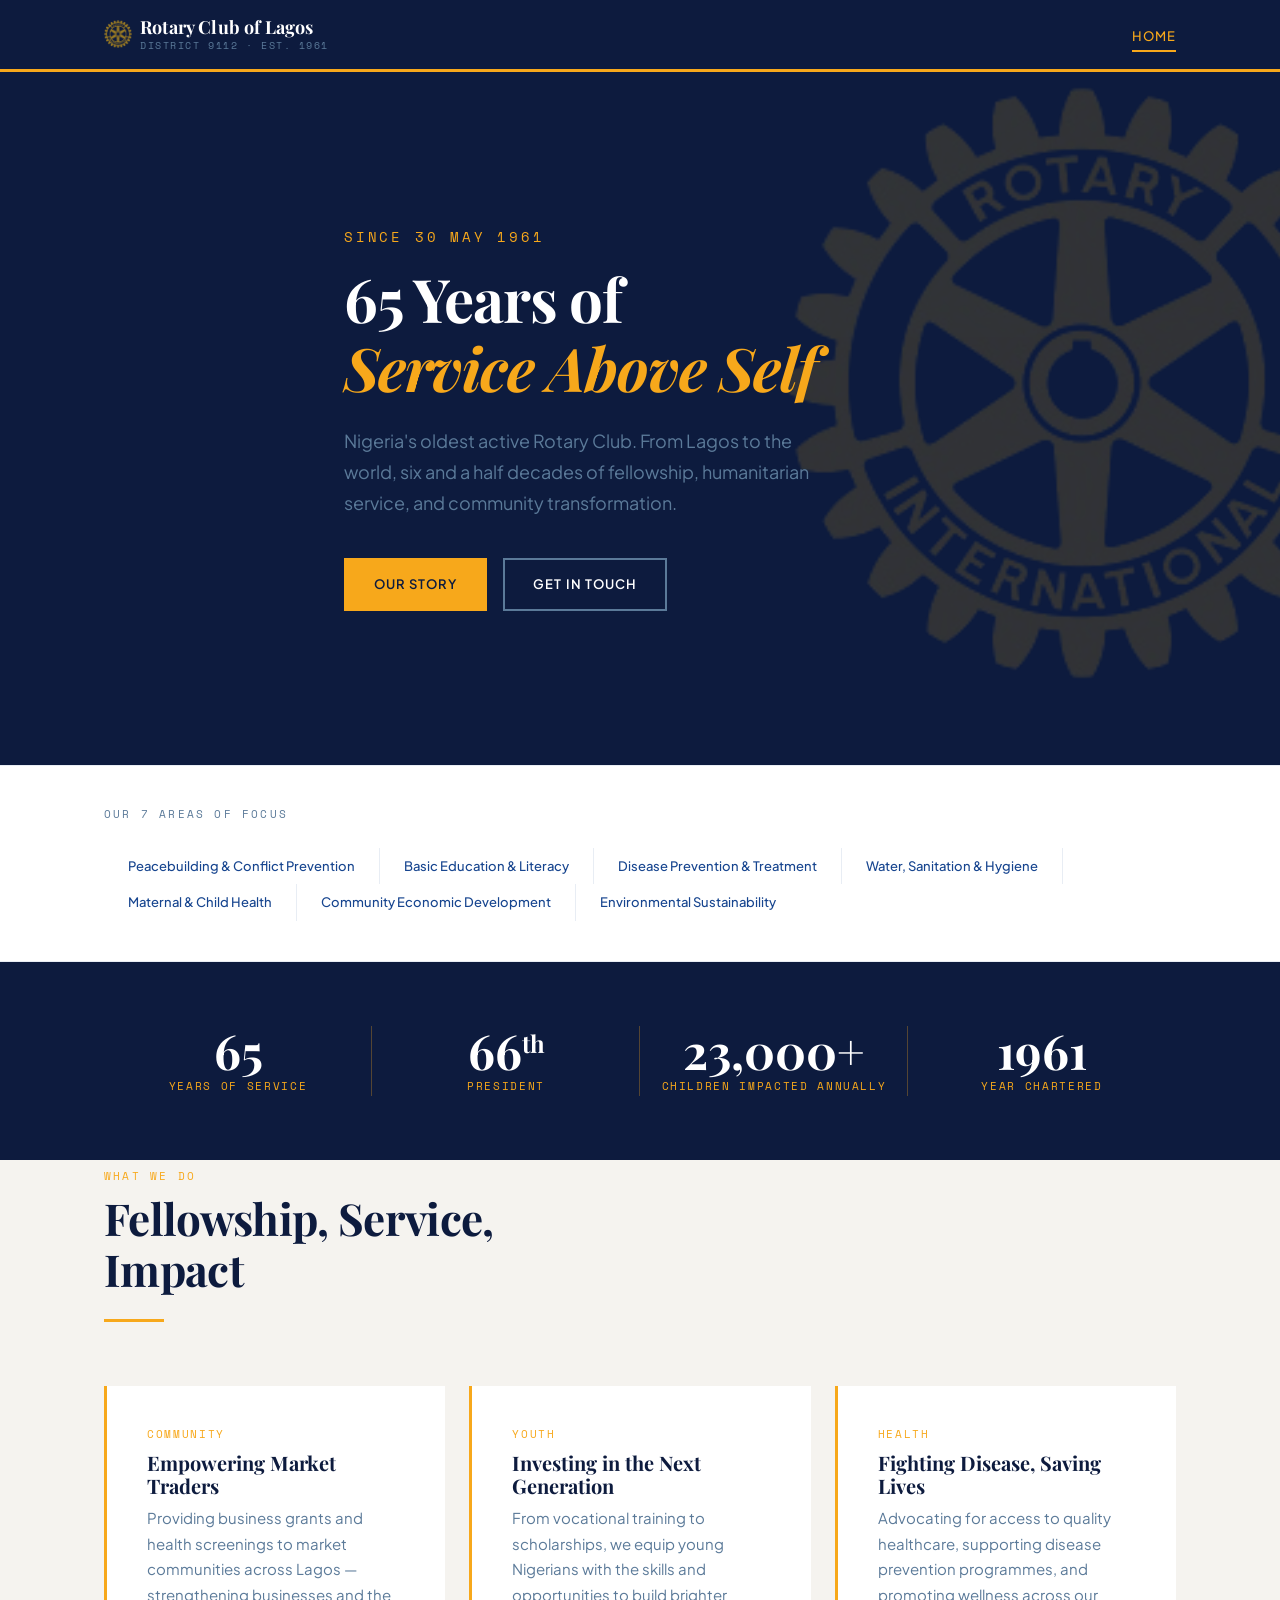
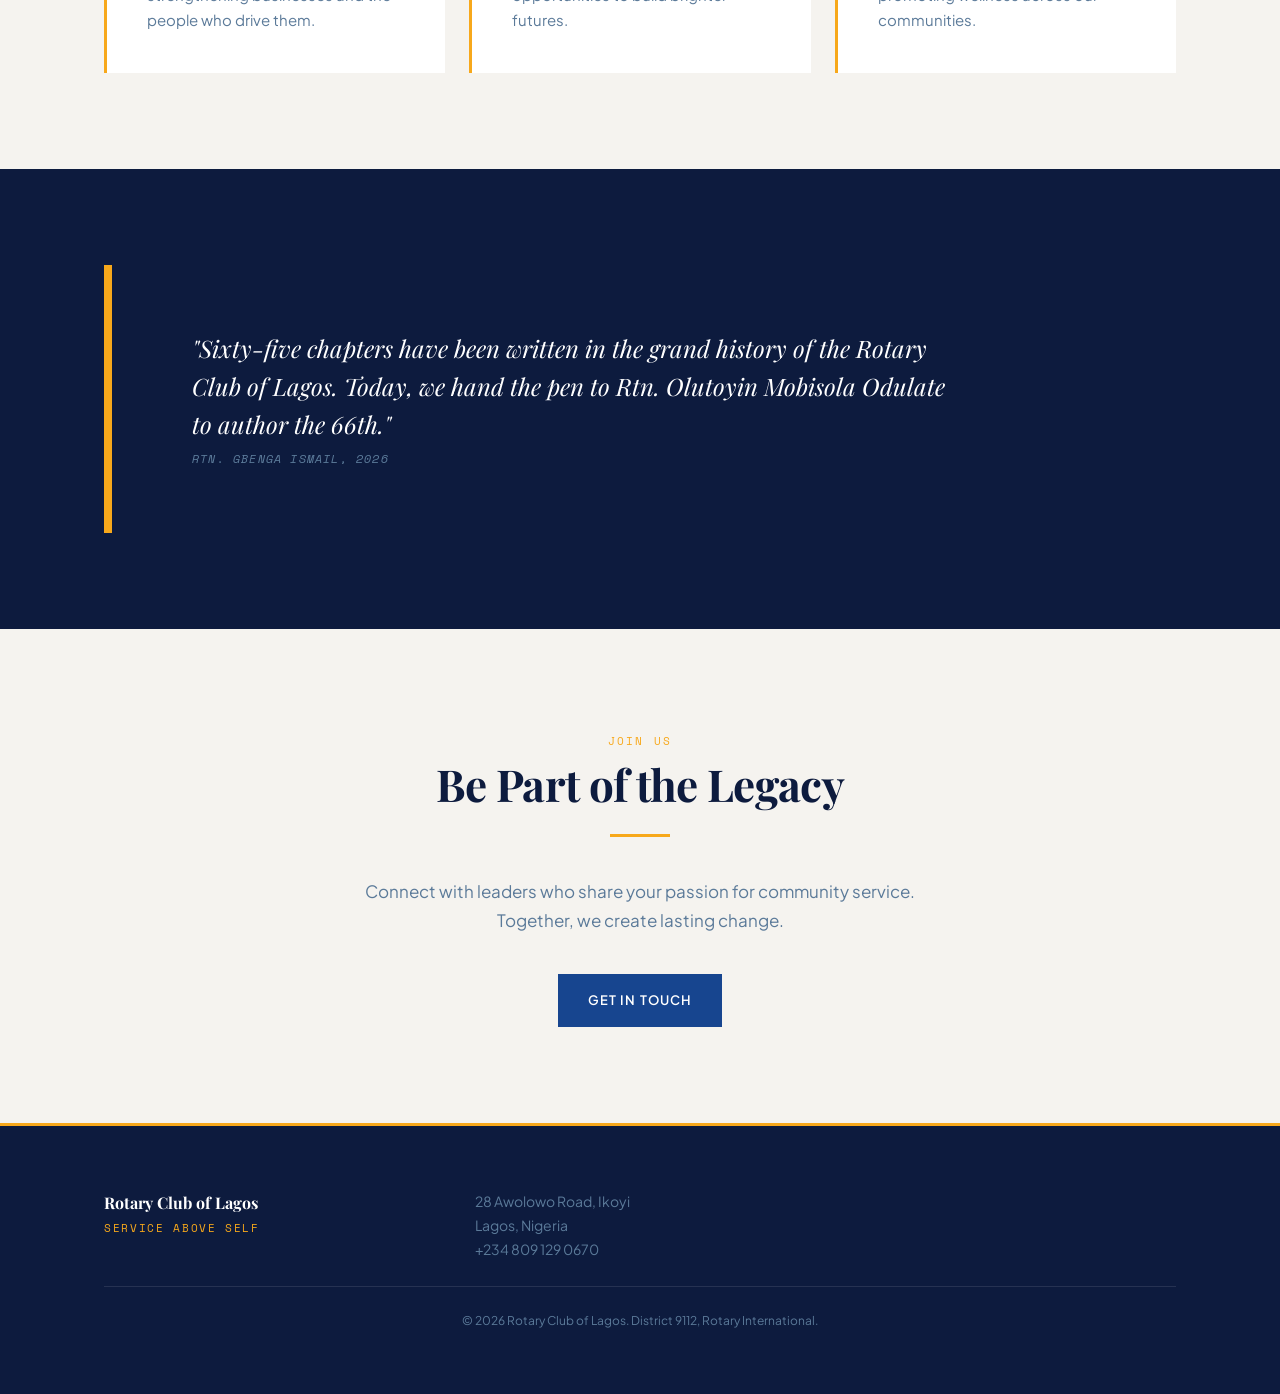
==== index.html @ b92bac44 "first commit" ====
<!DOCTYPE html>
<html lang="en">
<head>
  <meta charset="UTF-8">
  <meta name="viewport" content="width=device-width, initial-scale=1.0">
  <title>Rotary Club of Lagos — Service Above Self</title>
  <meta name="description" content="The Rotary Club of Lagos — Nigeria's oldest active Rotary Club, chartered in 1961. 65 years of Service Above Self.">
  <link rel="preconnect" href="https://fonts.googleapis.com">
  <link rel="preconnect" href="https://fonts.gstatic.com" crossorigin>
  <link href="https://fonts.googleapis.com/css2?family=Playfair+Display:ital,wght@0,700;1,700&family=Plus+Jakarta+Sans:wght@400;500;600;700&family=Space+Mono:wght@400&display=swap" rel="stylesheet">
  <link rel="stylesheet" href="css/style.css">
</head>
<body>

  <!-- Navigation -->
  <nav class="nav" aria-label="Main navigation">
    <div class="nav__inner">
      <a href="index.html" class="nav__brand" aria-label="Rotary Club of Lagos — Home">
        <img src="assets/rotary-logo.png" alt="" class="nav__brand-logo" aria-hidden="true" width="140" height="53">
        <span class="nav__brand-text">
          <span class="nav__brand-name">Rotary Club of Lagos</span>
          <span class="nav__brand-sub">District 9112 &middot; Est. 1961</span>
        </span>
      </a>
      <ul class="nav__links">
        <li><a href="index.html" aria-current="page">Home</a></li>
        <!--
        <li><a href="about.html">Our Story</a></li>
        <li><a href="leadership.html">Leadership</a></li>
        <li><a href="installation.html">Installation</a></li>
        <li><a href="presidents.html">Past Presidents</a></li>
        <li><a href="contact.html">Contact</a></li>
        -->
      </ul>
      <button class="nav__toggle" aria-label="Open menu" aria-expanded="false" aria-controls="nav-overlay">
        <svg viewBox="0 0 24 24" aria-hidden="true"><line x1="3" y1="6" x2="21" y2="6"/><line x1="3" y1="12" x2="21" y2="12"/><line x1="3" y1="18" x2="21" y2="18"/></svg>
      </button>
    </div>
  </nav>

  <!-- Mobile Overlay -->
  <div class="nav__overlay" id="nav-overlay" aria-hidden="true" role="dialog" aria-label="Mobile navigation">
    <button class="nav__close" aria-label="Close menu">&times;</button>
    <ul class="nav__overlay-links">
      <li><a href="index.html" aria-current="page">Home</a></li>
      <!--
      <li><a href="about.html">Our Story</a></li>
      <li><a href="leadership.html">Leadership</a></li>
      <li><a href="installation.html">Installation</a></li>
      <li><a href="presidents.html">Past Presidents</a></li>
      <li><a href="contact.html">Contact</a></li>
      -->
    </ul>
  </div>

  <!-- Hero -->
  <header class="hero">
    <div class="container hero__content">
      <span class="hero__year">Since 30 May 1961</span>
      <h1 class="hero__title">65 Years of<br><em>Service Above Self</em></h1>
      <p class="hero__subtitle">
        Nigeria's oldest active Rotary Club. From Lagos to the world, 
        six and a half decades of fellowship, humanitarian service, 
        and community transformation.
      </p>
      <div class="hero__actions">
        <a href="about.html" class="btn btn--primary">Our Story</a>
        <a href="contact.html" class="btn btn--outline">Get in Touch</a>
      </div>
    </div>
    <!-- Rotary wheel watermark -->
    <div class="hero__wheel" aria-hidden="true">
      <img src="assets/rotary-logo.png" alt="" width="600" height="600">
    </div>
  </header>

  <!-- Areas of Focus Strip -->
  <section class="focus-strip" aria-label="Our 7 Areas of Focus">
    <div class="container">
      <p class="focus-strip__label">Our 7 Areas of Focus</p>
      <ul class="focus-strip__items">
        <li class="focus-strip__item">Peacebuilding &amp; Conflict Prevention</li>
        <li class="focus-strip__item">Basic Education &amp; Literacy</li>
        <li class="focus-strip__item">Disease Prevention &amp; Treatment</li>
        <li class="focus-strip__item">Water, Sanitation &amp; Hygiene</li>
        <li class="focus-strip__item">Maternal &amp; Child Health</li>
        <li class="focus-strip__item">Community Economic Development</li>
        <li class="focus-strip__item">Environmental Sustainability</li>
      </ul>
    </div>
  </section>

  <!-- Stats -->
  <section class="stats-band" aria-label="Our impact in numbers">
    <div class="container">
      <div class="stat-row">
        <div class="stat">
          <div class="stat__number">65</div>
          <div class="stat__label">Years of Service</div>
        </div>
        <div class="stat">
          <div class="stat__number">66<sup style="font-size:0.5em">th</sup></div>
          <div class="stat__label">President</div>
        </div>
        <div class="stat">
          <div class="stat__number">23,000+</div>
          <div class="stat__label">Children Impacted Annually</div>
        </div>
        <div class="stat">
          <div class="stat__number">1961</div>
          <div class="stat__label">Year Chartered</div>
        </div>
      </div>
    </div>
  </section>

  <!-- Highlights -->
  <section class="section" style="padding-top:0" aria-label="Highlights">
    <div class="container">
      <div class="section-header">
        <span class="section-header__kicker">What We Do</span>
        <h2 class="section-header__title">Fellowship, Service,<br>Impact</h2>
        <hr class="section-header__rule">
      </div>
      <div class="highlights">
        <div class="highlight-card fade-in">
          <span class="highlight-card__kicker">Community</span>
          <h3 class="highlight-card__title">Empowering Market Traders</h3>
          <p class="highlight-card__text">
            Providing business grants and health screenings to market communities across Lagos — 
            strengthening businesses and the people who drive them.
          </p>
        </div>
        <div class="highlight-card fade-in">
          <span class="highlight-card__kicker">Youth</span>
          <h3 class="highlight-card__title">Investing in the Next Generation</h3>
          <p class="highlight-card__text">
            From vocational training to scholarships, we equip young Nigerians with 
            the skills and opportunities to build brighter futures.
          </p>
        </div>
        <div class="highlight-card fade-in">
          <span class="highlight-card__kicker">Health</span>
          <h3 class="highlight-card__title">Fighting Disease, Saving Lives</h3>
          <p class="highlight-card__text">
            Advocating for access to quality healthcare, supporting disease prevention 
            programmes, and promoting wellness across our communities.
          </p>
        </div>
      </div>
    </div>
  </section>

  <!-- Quote -->
  <section class="section" style="background:var(--deep-indigo);padding-block:var(--space-3xl)">
    <div class="container">
      <div class="quote" style="background:transparent;border-left-color:var(--rotary-gold)">
        <blockquote class="quote__text" style="color:var(--white)">
          "Sixty-five chapters have been written in the grand history of the Rotary Club of Lagos. 
          Today, we hand the pen to Rtn. Olutoyin Mobisola Odulate to author the 66th."
        </blockquote>
        <cite class="quote__attr" style="color:var(--slate)">Rtn. Gbenga Ismail, 2026</cite>
      </div>
    </div>
  </section>

  <!-- CTA -->
  <section class="section" aria-label="Call to action">
    <div class="container" style="text-align:center">
      <span class="section-header__kicker">Join Us</span>
      <h2 class="section-header__title">Be Part of the Legacy</h2>
      <hr class="section-header__rule" style="margin-inline:auto;margin-bottom:var(--space-xl)">
      <p style="max-width:50ch;margin-inline:auto;margin-bottom:var(--space-xl);color:var(--slate);font-size:1.0625rem;line-height:1.7">
        Connect with leaders who share your passion for community service. 
        Together, we create lasting change.
      </p>
      <a href="contact.html" class="btn btn--dark">Get in Touch</a>
    </div>
  </section>

  <!-- Footer -->
  <footer class="footer">
    <div class="container">
      <div class="footer__inner">
        <div>
          <div class="footer__brand">Rotary Club of Lagos</div>
          <div class="footer__motto">Service Above Self</div>
        </div>
        <div class="footer__address">
          28 Awolowo Road, Ikoyi<br>
          Lagos, Nigeria<br>
          <a href="tel:+2348091290670" style="color:var(--slate)">+234 809 129 0670</a>
        </div>
        <!--
        <ul class="footer__links">
          <li><a href="about.html">Our Story</a></li>
          <li><a href="leadership.html">Leadership</a></li>
          <li><a href="installation.html">Installation</a></li>
          <li><a href="presidents.html">Past Presidents</a></li>
          <li><a href="contact.html">Contact</a></li>
        </ul>
        -->
      </div>
      <div class="footer__copy">
        &copy; 2026 Rotary Club of Lagos. District 9112, Rotary International.
      </div>
    </div>
  </footer>

  <script src="js/main.js"></script>
</body>
</html>
---- css/style.css ----
/* ============================================
   ROTARY CLUB OF LAGOS — DESIGN SYSTEM
   65 Years of Service Above Self
   ============================================ */

/* --- TOKENS --- */
:root {
  /* Colors */
  --royal-blue: #17458F;
  --rotary-gold: #F7A81B;
  --deep-indigo: #0D1B3E;
  --warm-linen: #F5F3EF;
  --slate: #5B7A99;
  --white: #FFFFFF;
  --gold-muted: #D4920E;
  --blue-light: #E8EDF4;
  --indigo-soft: #162D54;

  /* Typography */
  --font-display: 'Playfair Display', Georgia, serif;
  --font-body: 'Plus Jakarta Sans', 'Segoe UI', sans-serif;
  --font-mono: 'Space Mono', 'Courier New', monospace;

  /* Spacing */
  --space-xs: 0.25rem;
  --space-sm: 0.5rem;
  --space-md: 1rem;
  --space-lg: 1.5rem;
  --space-xl: 2.5rem;
  --space-2xl: 4rem;
  --space-3xl: 6rem;

  /* Layout */
  --max-width: 1120px;
  --nav-height: 72px;

  /* Focus */
  --focus-outline: 2px solid var(--rotary-gold);
  --focus-offset: 3px;
}

/* --- RESET & BASE --- */
*,
*::before,
*::after {
  box-sizing: border-box;
  margin: 0;
  padding: 0;
}

html {
  font-size: 16px;
  scroll-behavior: smooth;
  -webkit-text-size-adjust: 100%;
}

body {
  font-family: var(--font-body);
  color: var(--deep-indigo);
  background-color: var(--warm-linen);
  line-height: 1.6;
  -webkit-font-smoothing: antialiased;
  -moz-osx-font-smoothing: grayscale;
}

img {
  max-width: 100%;
  display: block;
}

a {
  color: var(--royal-blue);
  text-decoration: none;
  transition: color 0.2s ease;
}

a:hover {
  color: var(--rotary-gold);
}

/* Focus states — visible keyboard navigation */
:focus-visible {
  outline: var(--focus-outline);
  outline-offset: var(--focus-offset);
}

:focus:not(:focus-visible) {
  outline: none;
}

/* Reduced motion */
@media (prefers-reduced-motion: reduce) {
  html {
    scroll-behavior: auto;
  }
  *,
  *::before,
  *::after {
    animation-duration: 0.01ms !important;
    transition-duration: 0.01ms !important;
  }
}

/* --- TYPOGRAPHY --- */
h1, h2, h3, h4, h5, h6 {
  font-family: var(--font-display);
  font-weight: 700;
  line-height: 1.15;
  color: var(--deep-indigo);
}

h1 {
  font-size: clamp(2.25rem, 5vw, 3.75rem);
  letter-spacing: -0.02em;
}

h2 {
  font-size: clamp(1.75rem, 3.5vw, 2.75rem);
  letter-spacing: -0.015em;
}

h3 {
  font-size: clamp(1.25rem, 2vw, 1.75rem);
}

h4 {
  font-size: 1.125rem;
  font-family: var(--font-body);
  font-weight: 600;
}

p {
  max-width: 65ch;
}

.mono {
  font-family: var(--font-mono);
  font-size: 0.875em;
  letter-spacing: 0.02em;
}

.gold-text {
  color: var(--rotary-gold);
}

.blue-text {
  color: var(--royal-blue);
}

/* --- LAYOUT --- */
.container {
  width: 100%;
  max-width: var(--max-width);
  margin-inline: auto;
  padding-inline: var(--space-lg);
}

.section {
  padding-block: var(--space-3xl);
}

.section--tight {
  padding-block: var(--space-2xl);
}

/* The gold spine — signature element */
.spine {
  position: relative;
}

.spine::before {
  content: '';
  position: absolute;
  left: 0;
  top: 0;
  bottom: 0;
  width: 3px;
  background: var(--rotary-gold);
}

/* --- NAVIGATION --- */
.nav {
  position: fixed;
  top: 0;
  left: 0;
  right: 0;
  z-index: 100;
  height: var(--nav-height);
  background: var(--deep-indigo);
  border-bottom: 3px solid var(--rotary-gold);
  display: flex;
  align-items: center;
}

.nav__inner {
  width: 100%;
  max-width: var(--max-width);
  margin-inline: auto;
  padding-inline: var(--space-lg);
  display: flex;
  align-items: center;
  justify-content: space-between;
}

.nav__brand {
  display: flex;
  align-items: center;
  gap: var(--space-sm);
  position: relative;
}

.nav__brand-logo {
  height: 28px;
  width: auto;
  opacity: 0.6;
  flex-shrink: 0;
  align-self: center;
  transition: opacity 0.3s ease;
}

.nav__brand-text {
  display: flex;
  flex-direction: column;
  line-height: 1.2;
}

.nav__brand-name {
  font-family: var(--font-display);
  font-weight: 700;
  font-size: 1.125rem;
  color: var(--white);
  letter-spacing: 0.01em;
}

.nav__brand-sub {
  font-family: var(--font-mono);
  font-size: 0.65rem;
  color: var(--slate);
  text-transform: uppercase;
  letter-spacing: 0.15em;
}

.nav__links {
  display: flex;
  list-style: none;
  gap: var(--space-xl);
  align-items: center;
}

.nav__links a {
  font-family: var(--font-body);
  font-size: 0.8125rem;
  font-weight: 500;
  color: var(--white);
  text-transform: uppercase;
  letter-spacing: 0.08em;
  padding: var(--space-xs) 0;
  position: relative;
  opacity: 0.8;
  transition: opacity 0.2s ease, color 0.2s ease;
}

.nav__links a:hover,
.nav__links a[aria-current="page"] {
  opacity: 1;
  color: var(--rotary-gold);
}

.nav__links a[aria-current="page"]::after {
  content: '';
  position: absolute;
  bottom: -4px;
  left: 0;
  right: 0;
  height: 2px;
  background: var(--rotary-gold);
}

.nav__toggle {
  display: none;
  background: none;
  border: none;
  cursor: pointer;
  padding: var(--space-sm);
  color: var(--white);
}

.nav__toggle svg {
  width: 24px;
  height: 24px;
  stroke: currentColor;
  fill: none;
  stroke-width: 2;
}

/* --- MAIN CONTENT OFFSET --- */
.page-content {
  padding-top: calc(var(--nav-height) + var(--space-3xl));
  padding-bottom: var(--space-3xl);
}

/* --- HERO (Home) --- */
.hero {
  position: relative;
  min-height: 85vh;
  display: flex;
  align-items: center;
  background: var(--deep-indigo);
  overflow: hidden;
  padding-top: var(--nav-height);
}

.hero__content {
  position: relative;
  z-index: 2;
  max-width: 640px;
}

.hero__year {
  font-family: var(--font-mono);
  font-size: clamp(0.75rem, 1.2vw, 0.875rem);
  color: var(--rotary-gold);
  text-transform: uppercase;
  letter-spacing: 0.2em;
  margin-bottom: var(--space-md);
  display: block;
  /* Motion: starts hidden, animated in by @keyframes below */
  opacity: 0;
  clip-path: inset(0 100% 0 0);
  animation: hero-wipe-in 0.5s cubic-bezier(0.22, 1, 0.36, 1) 0.3s forwards;
}

.hero__title {
  color: var(--white);
  margin-bottom: var(--space-lg);
  /* Motion: starts hidden, animated in by @keyframes below */
  opacity: 0;
  transform: translateY(12px) scale(0.96);
  animation: hero-title-in 0.6s cubic-bezier(0.22, 1, 0.36, 1) 0.5s forwards;
}

.hero__title em {
  font-style: italic;
  color: var(--rotary-gold);
}

.hero__subtitle {
  font-size: 1.125rem;
  color: var(--slate);
  margin-bottom: var(--space-xl);
  max-width: 480px;
  line-height: 1.7;
  /* Motion: starts hidden, animated in by @keyframes below */
  opacity: 0;
  animation: hero-fade-in 0.4s ease 0.7s forwards;
}

.hero__actions {
  display: flex;
  gap: var(--space-md);
  flex-wrap: wrap;
  /* Motion: starts hidden, animated in by @keyframes below */
  opacity: 0;
  animation: hero-fade-in 0.4s ease 0.9s forwards;
}

/* Rotary wheel watermark — signature background element */
.hero__wheel {
  position: absolute;
  right: -8%;
  top: 50%;
  transform: translateY(-50%);
  width: 55vw;
  max-width: 600px;
  opacity: 0;
  z-index: 1;
  /* Motion: fades in first, establishing ambient backdrop */
  animation: hero-wheel-in 0.8s ease 0s forwards;
}

.hero__wheel img {
  width: 100%;
  height: auto;
}

/* --- BUTTONS --- */
.btn {
  display: inline-flex;
  align-items: center;
  gap: var(--space-sm);
  font-family: var(--font-body);
  font-size: 0.8125rem;
  font-weight: 600;
  text-transform: uppercase;
  letter-spacing: 0.08em;
  padding: 0.875rem 1.75rem;
  border: 2px solid transparent;
  cursor: pointer;
  transition: all 0.2s ease;
}

.btn--primary {
  background: var(--rotary-gold);
  color: var(--deep-indigo);
  border-color: var(--rotary-gold);
}

.btn--primary:hover {
  background: var(--white);
  border-color: var(--white);
  color: var(--deep-indigo);
}

.btn--outline {
  background: transparent;
  color: var(--white);
  border-color: var(--slate);
}

.btn--outline:hover {
  border-color: var(--rotary-gold);
  color: var(--rotary-gold);
}

.btn--dark {
  background: var(--royal-blue);
  color: var(--white);
  border-color: var(--royal-blue);
}

.btn--dark:hover {
  background: var(--deep-indigo);
  border-color: var(--deep-indigo);
}

/* --- AREAS OF FOCUS STRIP --- */
.focus-strip {
  background: var(--white);
  border-top: 1px solid var(--blue-light);
  border-bottom: 1px solid var(--blue-light);
  padding: var(--space-xl) 0;
}

.focus-strip__label {
  font-family: var(--font-mono);
  font-size: 0.6875rem;
  text-transform: uppercase;
  letter-spacing: 0.2em;
  color: var(--slate);
  margin-bottom: var(--space-lg);
}

.focus-strip__items {
  display: flex;
  flex-wrap: wrap;
  gap: 0;
  list-style: none;
}

.focus-strip__item {
  font-family: var(--font-body);
  font-size: 0.8125rem;
  font-weight: 500;
  color: var(--royal-blue);
  padding: var(--space-sm) var(--space-lg);
  border-right: 1px solid var(--blue-light);
  white-space: nowrap;
}

.focus-strip__item:last-child {
  border-right: none;
}

/* --- SECTION HEADER --- */
.section-header {
  margin-bottom: var(--space-2xl);
}

.section-header__kicker {
  font-family: var(--font-mono);
  font-size: 0.6875rem;
  text-transform: uppercase;
  letter-spacing: 0.2em;
  color: var(--rotary-gold);
  margin-bottom: var(--space-sm);
  margin-top:var(--space-sm);
  display: block;
}

.section-header__title {
  margin-bottom: var(--space-md);
}

.section-header__rule {
  width: 60px;
  height: 3px;
  background: var(--rotary-gold);
  border: none;
  margin-top: var(--space-lg);
}

/* --- STAT ROW --- */
.stats-band {
  background: var(--deep-indigo);
  padding: var(--space-xl) 0;
}

.stat-row {
  display: grid;
  grid-template-columns: repeat(4, 1fr);
  gap: 0;
}

.stat {
  text-align: center;
  padding: var(--space-lg) var(--space-md);
  position: relative;
}

/* Vertical gold dividers between stats */
.stat:not(:last-child)::after {
  content: '';
  position: absolute;
  right: 0;
  top: 20%;
  height: 60%;
  width: 1px;
  background: rgba(247, 168, 27, 0.3);
}

.stat__number {
  font-family: var(--font-display);
  font-size: clamp(2rem, 4vw, 3rem);
  font-weight: 700;
  color: var(--white);
  line-height: 1;
  margin-bottom: var(--space-xs);
}

.stat__label {
  font-family: var(--font-mono);
  font-size: 0.6875rem;
  text-transform: uppercase;
  letter-spacing: 0.15em;
  color: var(--rotary-gold);
}

/* --- TIMELINE (About page) --- */
.timeline {
  position: relative;
  padding-left: 40px;
}

.timeline::before {
  content: '';
  position: absolute;
  left: 6px;
  top: 0;
  bottom: 0;
  width: 3px;
  background: var(--rotary-gold);
}

.timeline__item {
  position: relative;
  padding-bottom: var(--space-2xl);
}

.timeline__item:last-child {
  padding-bottom: 0;
}

.timeline__dot {
  position: absolute;
  left: -40px;
  top: 4px;
  width: 15px;
  height: 15px;
  border-radius: 50%;
  background: var(--white);
  border: 3px solid var(--rotary-gold);
}

.timeline__year {
  font-family: var(--font-mono);
  font-size: 0.8125rem;
  color: var(--rotary-gold);
  letter-spacing: 0.1em;
  margin-bottom: var(--space-xs);
  display: block;
}

.timeline__title {
  font-family: var(--font-display);
  font-size: 1.25rem;
  font-weight: 700;
  color: var(--deep-indigo);
  margin-bottom: var(--space-xs);
}

.timeline__desc {
  font-size: 0.9375rem;
  color: var(--slate);
  max-width: 55ch;
  line-height: 1.7;
}

/* --- LEADERSHIP --- */
.president-card {
  display: grid;
  grid-template-columns: 1fr;
  gap: var(--space-2xl);
  padding: var(--space-2xl);
  background: var(--white);
  border-left: 4px solid var(--rotary-gold);
}

.president-card__name {
  font-family: var(--font-display);
  font-size: clamp(1.75rem, 3vw, 2.5rem);
  color: var(--deep-indigo);
  margin-bottom: var(--space-xs);
}

.president-card__title {
  font-family: var(--font-mono);
  font-size: 0.75rem;
  text-transform: uppercase;
  letter-spacing: 0.15em;
  color: var(--rotary-gold);
  margin-bottom: var(--space-lg);
}

.president-card__bio {
  font-size: 1rem;
  color: var(--slate);
  line-height: 1.8;
  max-width: 60ch;
}

.president-card__legacy {
  margin-top: var(--space-lg);
  padding: var(--space-lg);
  background: var(--blue-light);
  font-size: 0.9375rem;
  color: var(--royal-blue);
  border-left: 3px solid var(--royal-blue);
  line-height: 1.7;
}

/* Board grid */
.board-grid {
  display: grid;
  grid-template-columns: repeat(auto-fill, minmax(280px, 1fr));
  gap: var(--space-lg);
}

.board-member {
  padding: var(--space-lg);
  background: var(--white);
  border-bottom: 2px solid var(--blue-light);
  transition: border-color 0.2s ease;
}

.board-member:hover {
  border-bottom-color: var(--rotary-gold);
}

.board-member__role {
  font-family: var(--font-mono);
  font-size: 0.6875rem;
  text-transform: uppercase;
  letter-spacing: 0.12em;
  color: var(--rotary-gold);
  margin-bottom: var(--space-xs);
  display: block;
}

.board-member__name {
  font-family: var(--font-display);
  font-size: 1.125rem;
  font-weight: 700;
  color: var(--deep-indigo);
}

/* --- INSTALLATION / INVITATION --- */
.invitation {
  max-width: 680px;
  margin-inline: auto;
  text-align: center;
  padding: var(--space-3xl) var(--space-lg);
  background: var(--white);
  border: 1px solid var(--blue-light);
}

.invitation__kicker {
  font-family: var(--font-mono);
  font-size: 0.6875rem;
  text-transform: uppercase;
  letter-spacing: 0.25em;
  color: var(--rotary-gold);
  margin-bottom: var(--space-lg);
}

.invitation__title {
  font-family: var(--font-display);
  font-size: clamp(1.5rem, 3vw, 2.25rem);
  color: var(--deep-indigo);
  margin-bottom: var(--space-sm);
  line-height: 1.2;
}

.invitation__subtitle {
  font-family: var(--font-display);
  font-size: 1.125rem;
  font-style: italic;
  color: var(--royal-blue);
  margin-bottom: var(--space-2xl);
}

.invitation__rule {
  width: 60px;
  height: 3px;
  background: var(--rotary-gold);
  border: none;
  margin: var(--space-xl) auto;
}

.invitation__detail {
  margin-bottom: var(--space-lg);
}

.invitation__detail-label {
  font-family: var(--font-mono);
  font-size: 0.6875rem;
  text-transform: uppercase;
  letter-spacing: 0.2em;
  color: var(--slate);
  margin-bottom: var(--space-xs);
  display: block;
}

.invitation__detail-value {
  font-family: var(--font-display);
  font-size: 1.25rem;
  font-weight: 700;
  color: var(--deep-indigo);
}

.invitation__detail-note {
  font-size: 0.875rem;
  color: var(--slate);
  margin-top: var(--space-xs);
}

/* Dignitary list */
.dignitary-list {
  list-style: none;
  text-align: left;
  max-width: 500px;
  margin-inline: auto;
  margin-top: var(--space-xl);
}

.dignitary-list li {
  padding: var(--space-md) 0;
  border-bottom: 1px solid var(--blue-light);
  display: flex;
  flex-direction: column;
}

.dignitary-list__name {
  font-family: var(--font-display);
  font-weight: 700;
  color: var(--deep-indigo);
}

.dignitary-list__role {
  font-size: 0.8125rem;
  color: var(--slate);
}

/* Committee list */
.committee-grid {
  display: grid;
  grid-template-columns: repeat(auto-fill, minmax(220px, 1fr));
  gap: var(--space-md);
  margin-top: var(--space-xl);
}

.committee-member {
  padding: var(--space-md);
  background: var(--blue-light);
  font-size: 0.9375rem;
}

.committee-member__role {
  font-family: var(--font-mono);
  font-size: 0.625rem;
  text-transform: uppercase;
  letter-spacing: 0.1em;
  color: var(--royal-blue);
  margin-bottom: var(--space-xs);
  display: block;
}

.committee-member__name {
  font-weight: 600;
  color: var(--deep-indigo);
}

/* --- PRESIDENTS LIST --- */
.presidents-list {
  list-style: none;
}

.presidents-list__item {
  display: grid;
  grid-template-columns: 100px 1fr;
  gap: var(--space-lg);
  padding: var(--space-lg) 0;
  border-bottom: 1px solid var(--blue-light);
  align-items: baseline;
}

.presidents-list__year {
  font-family: var(--font-mono);
  font-size: 0.8125rem;
  color: var(--rotary-gold);
  letter-spacing: 0.05em;
}

.presidents-list__name {
  font-family: var(--font-display);
  font-size: 1.125rem;
  font-weight: 700;
  color: var(--deep-indigo);
}

.presidents-list__note {
  font-size: 0.8125rem;
  color: var(--slate);
  margin-top: var(--space-xs);
  font-style: italic;
}

/* --- CONTACT --- */
.contact-grid {
  display: grid;
  grid-template-columns: repeat(auto-fit, minmax(260px, 1fr));
  gap: var(--space-2xl);
}

.contact-block__label {
  font-family: var(--font-mono);
  font-size: 0.6875rem;
  text-transform: uppercase;
  letter-spacing: 0.2em;
  color: var(--rotary-gold);
  margin-bottom: var(--space-sm);
  display: block;
}

.contact-block__value {
  font-family: var(--font-display);
  font-size: 1.25rem;
  font-weight: 700;
  color: var(--deep-indigo);
  line-height: 1.5;
}

.contact-block__value a {
  color: var(--deep-indigo);
}

.contact-block__value a:hover {
  color: var(--rotary-gold);
}

.social-links {
  display: flex;
  gap: var(--space-lg);
  margin-top: var(--space-lg);
  list-style: none;
}

.social-links a {
  font-family: var(--font-body);
  font-size: 0.875rem;
  font-weight: 500;
  color: var(--royal-blue);
  text-transform: uppercase;
  letter-spacing: 0.05em;
}

.social-links a:hover {
  color: var(--rotary-gold);
}

/* --- FOOTER --- */
.footer {
  background: var(--deep-indigo);
  color: var(--white);
  padding: var(--space-2xl) 0;
  border-top: 3px solid var(--rotary-gold);
}

.footer__inner {
  display: grid;
  grid-template-columns: 1fr 1fr 1fr;
  gap: var(--space-xl);
  align-items: start;
}

.footer__brand {
  font-family: var(--font-display);
  font-weight: 700;
  font-size: 1rem;
  margin-bottom: var(--space-xs);
}

.footer__motto {
  font-family: var(--font-mono);
  font-size: 0.6875rem;
  text-transform: uppercase;
  letter-spacing: 0.15em;
  color: var(--rotary-gold);
}

.footer__address {
  font-size: 0.875rem;
  color: var(--slate);
  line-height: 1.7;
}

.footer__links {
  list-style: none;
  text-align: right;
}

.footer__links a {
  font-size: 0.8125rem;
  color: var(--slate);
  text-transform: uppercase;
  letter-spacing: 0.05em;
  transition: color 0.2s ease;
}

.footer__links a:hover {
  color: var(--rotary-gold);
}

.footer__links li {
  margin-bottom: var(--space-sm);
}

.footer__copy {
  grid-column: 1 / -1;
  text-align: center;
  font-size: 0.75rem;
  color: var(--slate);
  padding-top: var(--space-lg);
  border-top: 1px solid rgba(255, 255, 255, 0.1);
  margin-top: var(--space-lg);
}

.quote__text {
  font-family: var(--font-display);
  font-size: clamp(1.125rem, 2vw, 1.5rem);
  font-style: italic;
  color: var(--deep-indigo);
  line-height: 1.6;
  max-width: 55ch;
  /* Motion: hidden until quote--reveal is added by JS */
  opacity: 0;
  transition: opacity 0.5s ease 0.2s;
}

.quote__attr {
  margin-top: var(--space-lg);
  font-family: var(--font-mono);
  font-size: 0.75rem;
  text-transform: uppercase;
  letter-spacing: 0.1em;
  color: var(--slate);
  /* Motion: hidden until quote--reveal is added by JS */
  opacity: 0;
  transition: opacity 0.5s ease 0.2s;
}

/* --- MOBILE NAV OVERLAY --- */
.nav__overlay {
  display: none;
  position: fixed;
  inset: 0;
  background: rgba(13, 27, 62, 0.95);
  z-index: 99;
  justify-content: center;
  align-items: center;
}

.nav__overlay.is-open {
  display: flex;
}

.nav__overlay-links {
  list-style: none;
  text-align: center;
}

.nav__overlay-links li {
  margin-bottom: var(--space-xl);
}

.nav__overlay-links a {
  font-family: var(--font-display);
  font-size: 1.75rem;
  font-weight: 700;
  color: var(--white);
  letter-spacing: 0.02em;
}

.nav__overlay-links a:hover,
.nav__overlay-links a[aria-current="page"] {
  color: var(--rotary-gold);
}

.nav__close {
  position: absolute;
  top: var(--space-lg);
  right: var(--space-lg);
  background: none;
  border: none;
  color: var(--white);
  font-size: 1.5rem;
  cursor: pointer;
  padding: var(--space-sm);
}

/* --- RESPONSIVE --- */
@media (max-width: 900px) {
  .nav__links {
    display: none;
  }

  .nav__toggle {
    display: block;
  }

  .hero__wheel {
    opacity: 0.04;
    right: -15%;
  }

  .footer__inner {
    grid-template-columns: 1fr;
    gap: var(--space-lg);
    text-align: left;
  }

  .footer__links {
    text-align: left;
  }

  .presidents-list__item {
    grid-template-columns: 80px 1fr;
  }
}

@media (max-width: 600px) {
  :root {
    --space-3xl: 3.5rem;
    --space-2xl: 2.5rem;
  }

  .hero {
    min-height: 90vh;
  }

  .hero__actions {
    flex-direction: column;
  }

  .btn {
    width: 100%;
    justify-content: center;
  }

  .stats-row {
    grid-template-columns: repeat(2, 1fr);
  }

  .stat:nth-child(2)::after {
    display: none;
  }

  .board-grid {
    grid-template-columns: 1fr;
  }

  .focus-strip__items {
    flex-direction: column;
  }

  .focus-strip__item {
    border-right: none;
    border-bottom: 1px solid var(--blue-light);
    padding: var(--space-md) 0;
  }

  .focus-strip__item:last-child {
    border-bottom: none;
  }

  .president-card {
    padding: var(--space-lg);
  }

  .invitation {
    padding: var(--space-2xl) var(--space-md);
  }

  .presidents-list__item {
    grid-template-columns: 1fr;
    gap: var(--space-xs);
  }

  .committee-grid {
    grid-template-columns: 1fr;
  }
}

/* --- PAGE-SPECIFIC: ABOUT --- */
.about-intro {
  display: grid;
  grid-template-columns: 1fr 1fr;
  gap: var(--space-2xl);
  align-items: start;
}

.about-intro__text {
  font-size: 1.0625rem;
  color: var(--slate);
  line-height: 1.8;
}

@media (max-width: 768px) {
  .about-intro {
    grid-template-columns: 1fr;
  }
}

/* --- PAGE-SPECIFIC: HOME HIGHLIGHTS --- */
.highlights {
  display: grid;
  grid-template-columns: repeat(auto-fit, minmax(300px, 1fr));
  gap: var(--space-lg);
}

.highlight-card {
  padding: var(--space-xl);
  background: var(--white);
  border-left: 3px solid var(--rotary-gold);
  border-top: none;
  position: relative;
}

.highlight-card__kicker {
  font-family: var(--font-mono);
  font-size: 0.6875rem;
  text-transform: uppercase;
  letter-spacing: 0.15em;
  color: var(--rotary-gold);
  margin-bottom: var(--space-sm);
  display: block;
}

.highlight-card__title {
  font-family: var(--font-display);
  font-size: 1.25rem;
  font-weight: 700;
  color: var(--deep-indigo);
  margin-bottom: var(--space-sm);
}

.highlight-card__text {
  font-size: 0.9375rem;
  color: var(--slate);
  line-height: 1.7;
}

/* --- FADE-IN ANIMATION --- */
.fade-in {
  opacity: 0;
  transform: translateY(16px);
  transition: opacity 0.5s ease, transform 0.5s ease;
}

.fade-in.is-visible {
  opacity: 1;
  transform: translateY(0);
}

/* ============================================
   MOTION LAYER — Page load, scroll reveals,
   micro-interactions. Added atop existing
   parallax system; does not modify it.
   ============================================ */

/* --- PAGE-LOAD KEYFRAMES (hero only) --- */

@keyframes hero-wheel-in {
  from { opacity: 0; }
  to   { opacity: 0.15; }
}

@keyframes hero-wipe-in {
  from { clip-path: inset(0 100% 0 0); opacity: 0; }
  to   { clip-path: inset(0 0% 0 0);  opacity: 1; }
}

@keyframes hero-title-in {
  from { opacity: 0; transform: translateY(12px) scale(0.96); }
  to   { opacity: 1; transform: translateY(0) scale(1); }
}

@keyframes hero-fade-in {
  from { opacity: 0; }
  to   { opacity: 1; }
}

/* --- QUOTE REVEAL (scroll-triggered via JS) --- */

.quote {
  position: relative;
  padding: var(--space-2xl);
  padding-left: calc(var(--space-2xl) + 20px);
  background: var(--white);
  border-left: 4px solid transparent;
  overflow: hidden;
}

.quote::before {
  content: '';
  position: absolute;
  left: 0;
  top: 0;
  width: 4px;
  height: 100%;
  background: var(--rotary-gold);
  transform: scaleY(0);
  transform-origin: top;
  transition: transform 0.4s cubic-bezier(0.22, 1, 0.36, 1);
}

/* When JS adds .quote--reveal */
.quote--reveal::before {
  transform: scaleY(1);
}

.quote--reveal .quote__text,
.quote--reveal .quote__attr {
  opacity: 1;
}

/* --- HIGHLIGHT CARD STAGGER --- */

/* Override inline transition-delay set by .fade-in */
.highlight-card:nth-child(2).is-visible {
  transition-delay: 0.12s;
}

.highlight-card:nth-child(3).is-visible {
  transition-delay: 0.24s;
  transition-duration: 0.6s;
}

/* --- STAT HOVER MICRO-INTERACTION --- */

.stat:not(:last-child)::after {
  transition: background 0.2s ease;
}

.stat:hover:not(:last-child)::after {
  background: rgba(247, 168, 27, 0.6);
}

/* --- HIGHLIGHT CARD HOVER --- */

.highlight-card {
  transition: border-left-color 0.2s ease;
}

.highlight-card:hover {
  border-left-color: var(--royal-blue);
}

/* Respect reduced motion */
@media (prefers-reduced-motion: reduce) {
  /* Existing fade-in */
  .fade-in {
    opacity: 1;
    transform: none;
    transition: none;
  }

  /* Hero page-load sequence: instant appearance */
  .hero__year,
  .hero__title,
  .hero__subtitle,
  .hero__actions,
  .hero__wheel {
    opacity: 1;
    transform: none;
    clip-path: none;
    animation: none;
  }

  /* Quote reveal: instant, no border draw */
  .quote::before {
    transform: scaleY(1);
    transition: none;
  }

  .quote__text,
  .quote__attr {
    opacity: 1;
    transition: none;
  }

  /* Hover effects: remove lift, keep color feedback */
  .highlight-card:hover {
    border-left-color: var(--royal-blue);
  }

  .stat:hover:not(:last-child)::after {
    background: rgba(247, 168, 27, 0.6);
  }
}
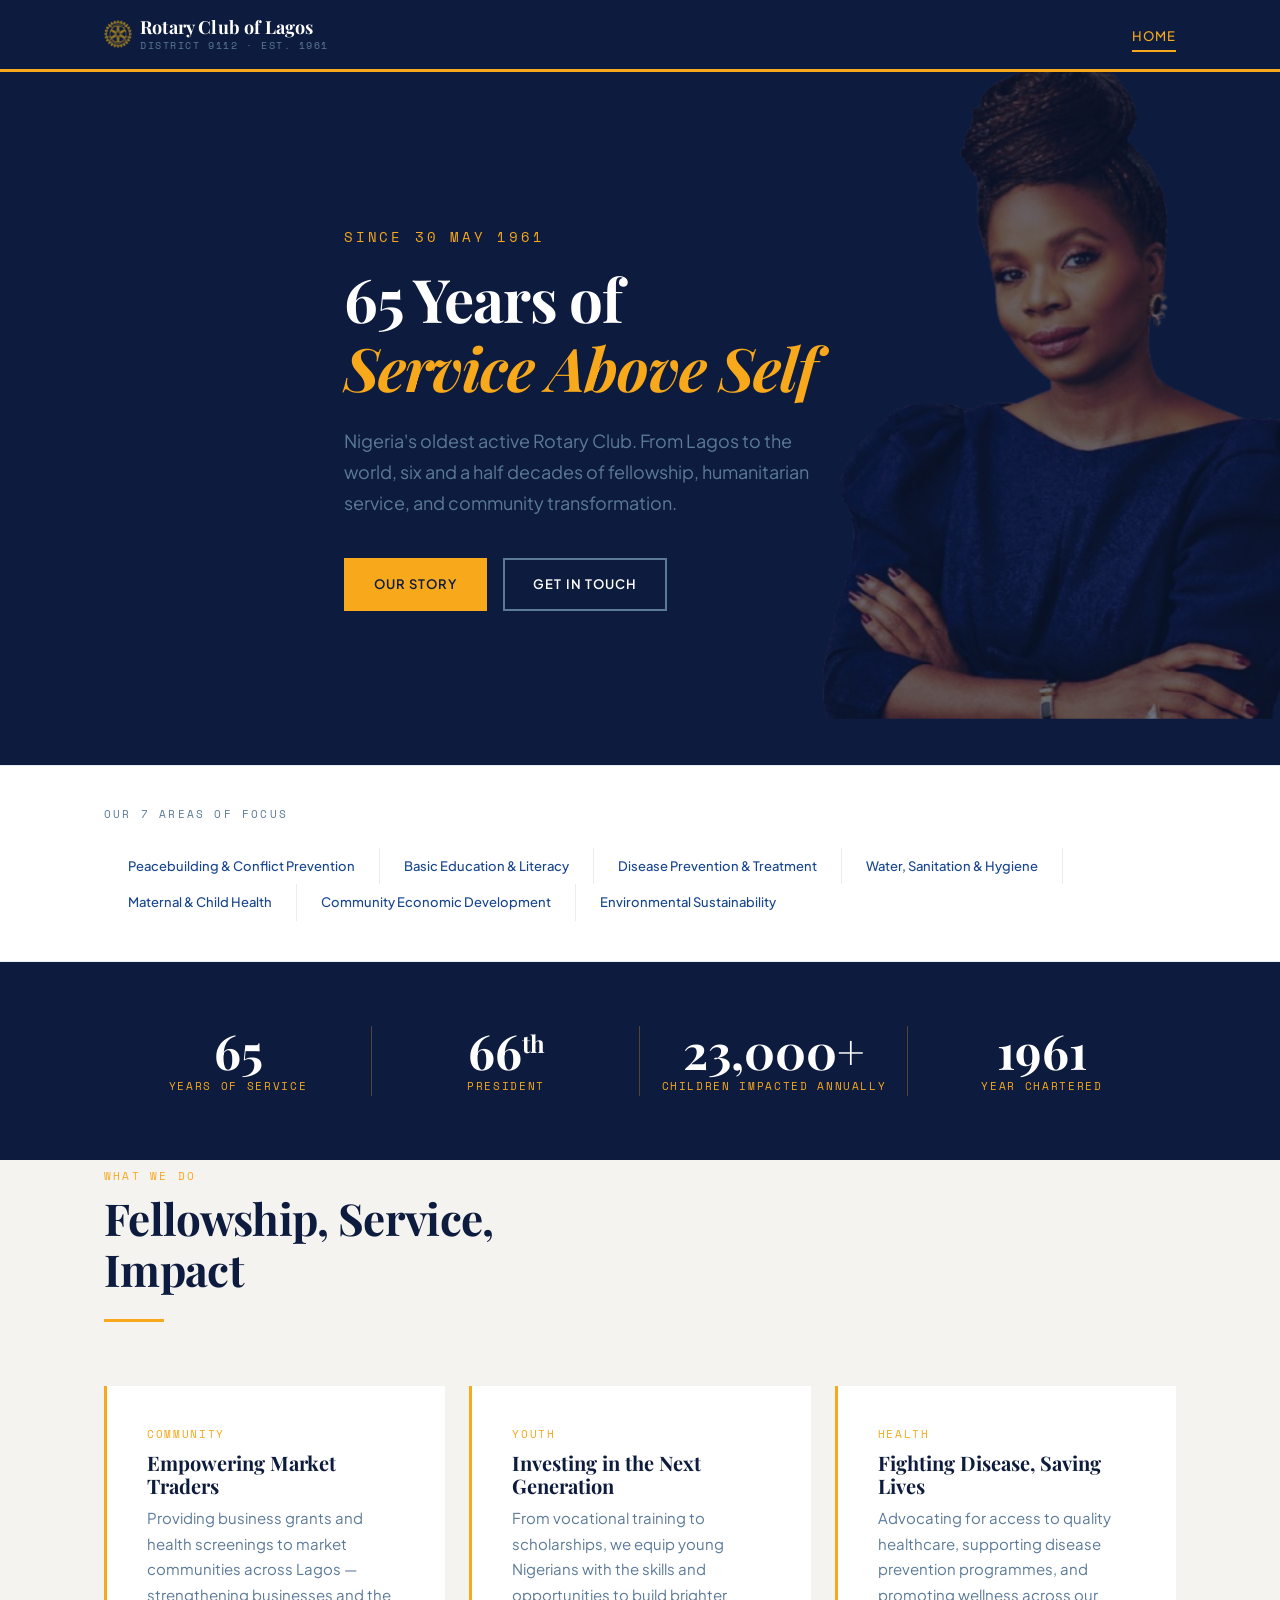
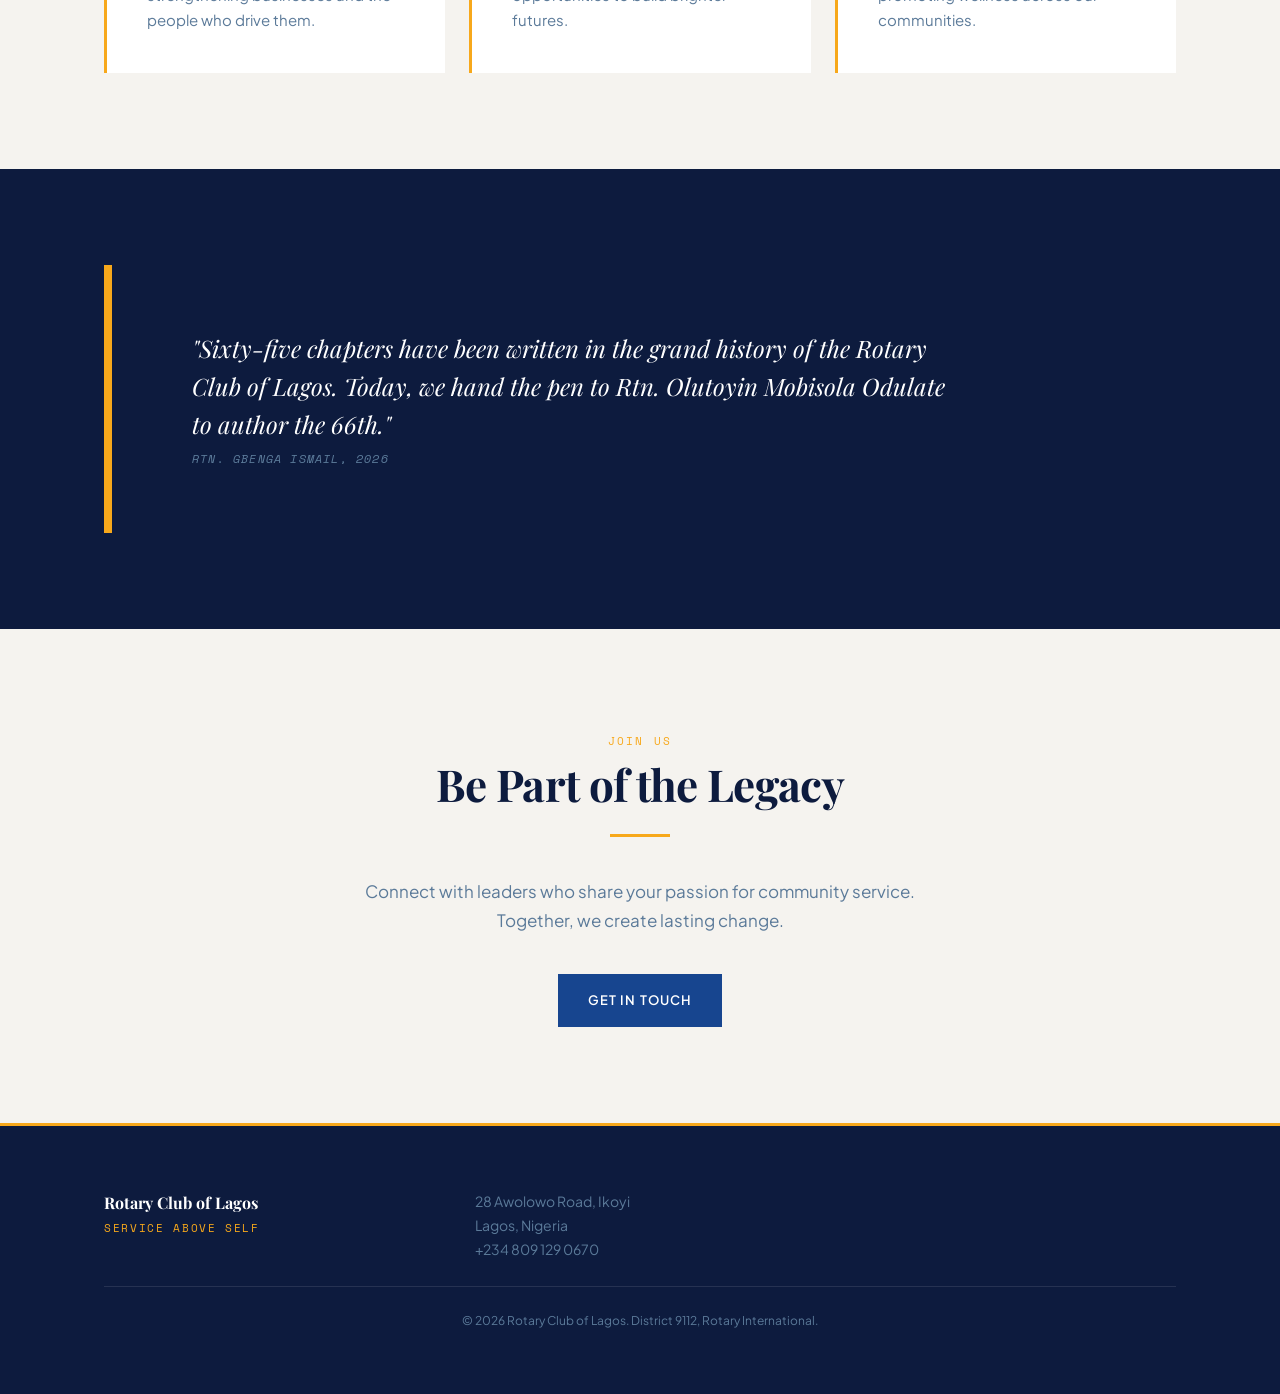
==== commit 75e0db2f: "Replace hero watermark with head_of_rotary image, comment out nav/footer links - Swap hero wheel SVG" ====
--- a/index.html
+++ b/index.html
@@ -70,7 +70,7 @@
     </div>
     <!-- Rotary wheel watermark -->
     <div class="hero__wheel" aria-hidden="true">
-      <img src="assets/rotary-logo.png" alt="" width="600" height="600">
+      <img src="assets/head_of_rotary.png" alt="" width="600" height="600">
     </div>
   </header>
 
--- a/css/style.css
+++ b/css/style.css
@@ -372,10 +372,10 @@
   transform: translateY(-50%);
   width: 55vw;
   max-width: 600px;
-  opacity: 0;
+  opacity: 0.4;
   z-index: 1;
-  /* Motion: fades in first, establishing ambient backdrop */
-  animation: hero-wheel-in 0.8s ease 0s forwards;
+  /* Motion: image scales in with a subtle drift */
+  animation: hero-image-in 1s cubic-bezier(0.22, 1, 0.36, 1) 0s forwards;
 }
 
 .hero__wheel img {
@@ -1212,6 +1212,11 @@
 @keyframes hero-wheel-in {
   from { opacity: 0; }
   to   { opacity: 0.15; }
+}
+
+@keyframes hero-image-in {
+  from { opacity: 0; transform: translateY(-50%) scale(0.92) translateX(20px); }
+  to   { opacity: 0.4; transform: translateY(-50%) scale(1) translateX(0); }
 }
 
 @keyframes hero-wipe-in {
@@ -1310,8 +1315,8 @@
   .hero__subtitle,
   .hero__actions,
   .hero__wheel {
-    opacity: 1;
-    transform: none;
+    opacity: 0.4;
+    transform: translateY(-50%);
     clip-path: none;
     animation: none;
   }
